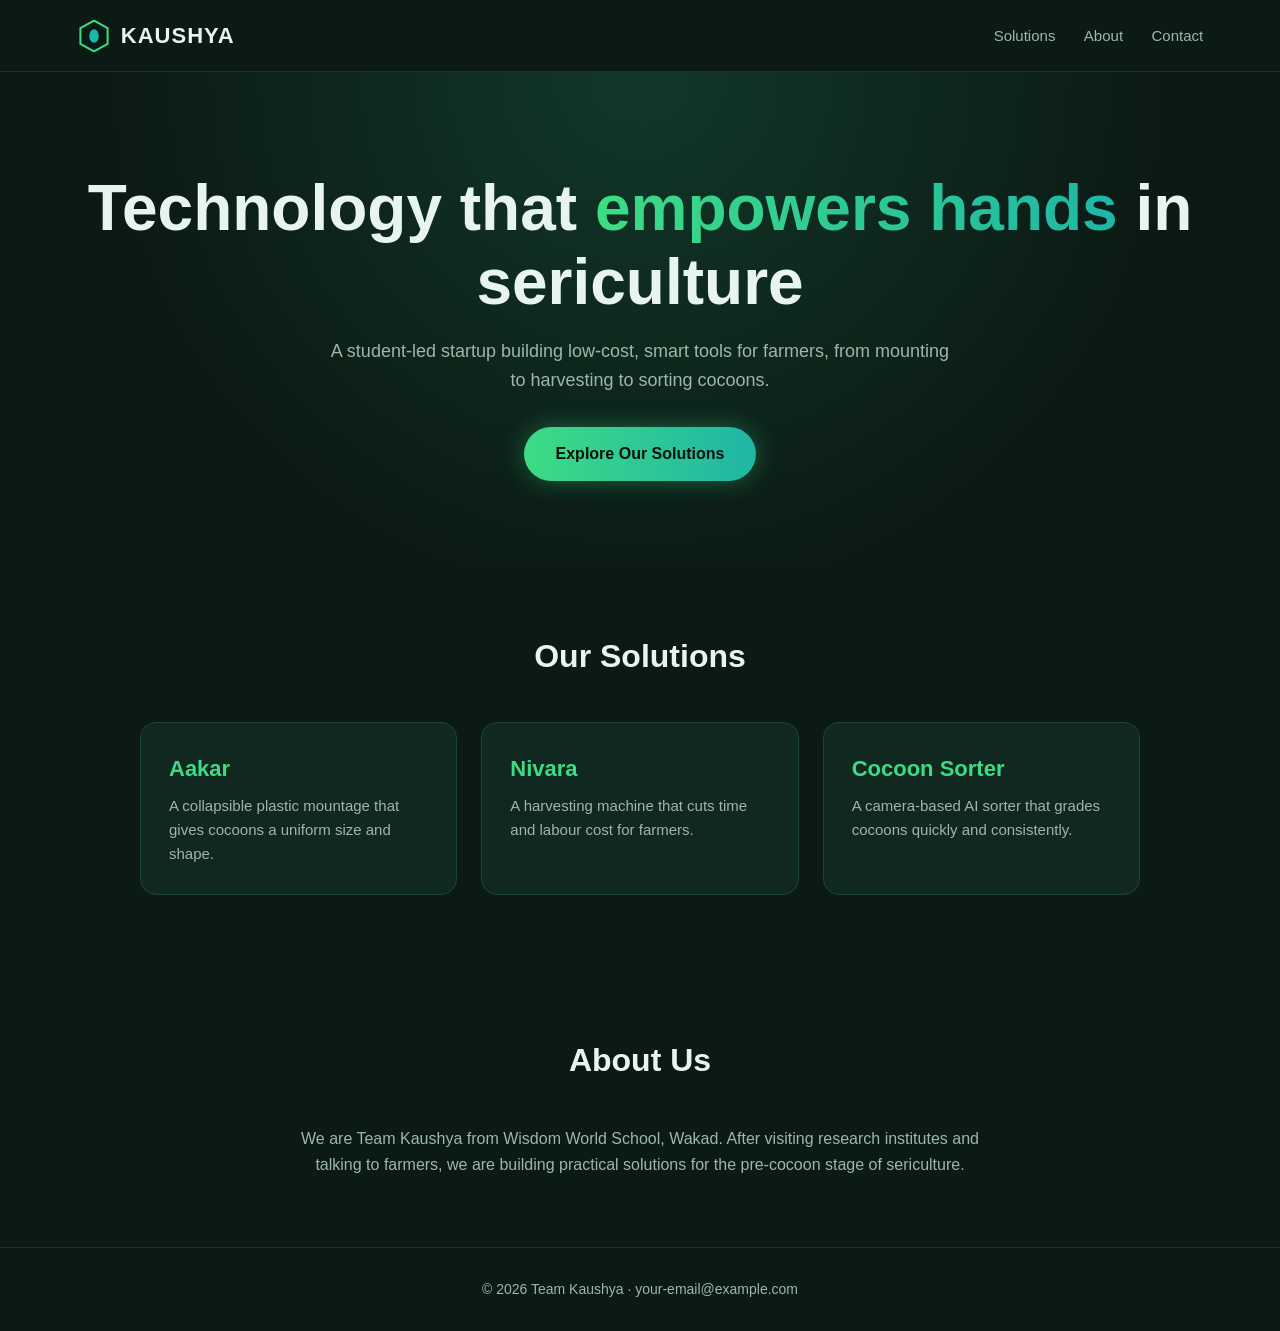
==== index.html @ a51a089a "Add initial index.html for Kaushya project Initial HTML structure for the Kaushya project, including" ====
<!DOCTYPE html>
<html lang="en">
<head>
  <meta charset="UTF-8">
  <meta name="viewport" content="width=device-width, initial-scale=1">
  <title>Kaushya</title>
  <style>
    :root{--bg:#0b1a14;--green:#3ddc84;--teal:#1fb6a6;--text:#e8f5ee;--muted:#9bb8a8}
    .kz *{box-sizing:border-box;margin:0;padding:0}
    body{margin:0;background:#0b1a14}
    .kz{font-family:'Segoe UI',Arial,sans-serif;background:var(--bg);color:var(--text);line-height:1.6}
    .kz nav{display:flex;justify-content:space-between;align-items:center;padding:18px 6%;border-bottom:1px solid #16352a}
    .kz .brand{display:flex;align-items:center;gap:10px;font-weight:700;font-size:22px;letter-spacing:1px}
    .kz nav a{color:var(--muted);text-decoration:none;margin-left:24px;font-size:15px}
    .kz nav a:hover{color:var(--green)}
    .kz .hero{text-align:center;padding:100px 6% 80px;background:radial-gradient(circle at 50% 0%,#12382a 0%,var(--bg) 65%)}
    .kz .hero h1{font-size:clamp(34px,6vw,64px);line-height:1.15;margin-bottom:18px}
    .kz .hero h1 span{background:linear-gradient(90deg,var(--green),var(--teal));-webkit-background-clip:text;color:transparent}
    .kz .hero p{max-width:620px;margin:0 auto 32px;color:var(--muted);font-size:18px}
    .kz .btn{display:inline-block;padding:14px 32px;border-radius:40px;background:linear-gradient(90deg,var(--green),var(--teal));color:#04110b;font-weight:700;text-decoration:none;box-shadow:0 0 24px rgba(61,220,132,.35);transition:transform .2s}
    .kz .btn:hover{transform:translateY(-3px)}
    .kz section{padding:70px 6%}
    .kz h2{text-align:center;font-size:32px;margin-bottom:40px}
    .kz .cards{display:grid;grid-template-columns:repeat(auto-fit,minmax(240px,1fr));gap:24px;max-width:1000px;margin:0 auto}
    .kz .card{background:#10281f;border:1px solid #1b4535;border-radius:16px;padding:28px;transition:.25s}
    .kz .card:hover{border-color:var(--green);transform:translateY(-6px);box-shadow:0 0 22px rgba(61,220,132,.2)}
    .kz .card h3{color:var(--green);margin-bottom:8px;font-size:22px}
    .kz .card p{color:var(--muted);font-size:15px}
    .kz footer{text-align:center;padding:30px;color:var(--muted);border-top:1px solid #16352a;font-size:14px}
    @keyframes kzspin{to{transform:rotate(360deg)}}
    .kz .logo{animation:kzspin 14s linear infinite}
  </style>
</head>
<body>

<div class="kz">
  <nav>
    <div class="brand">
      <svg class="logo" width="34" height="34" viewBox="0 0 100 100">
        <polygon points="50,5 90,27 90,73 50,95 10,73 10,27" fill="none" stroke="#3ddc84" stroke-width="6"/>
        <ellipse cx="50" cy="50" rx="14" ry="20" fill="#1fb6a6"/>
      </svg>
      KAUSHYA
    </div>
    <div>
      <a href="#solutions">Solutions</a>
      <a href="#about">About</a>
      <a href="#contact">Contact</a>
    </div>
  </nav>

  <div class="hero">
    <h1>Technology that <span>empowers hands</span> in sericulture</h1>
    <p>A student-led startup building low-cost, smart tools for farmers, from mounting to harvesting to sorting cocoons.</p>
    <a class="btn" href="#solutions">Explore Our Solutions</a>
  </div>

  <section id="solutions">
    <h2>Our Solutions</h2>
    <div class="cards">
      <div class="card"><h3>Aakar</h3><p>A collapsible plastic mountage that gives cocoons a uniform size and shape.</p></div>
      <div class="card"><h3>Nivara</h3><p>A harvesting machine that cuts time and labour cost for farmers.</p></div>
      <div class="card"><h3>Cocoon Sorter</h3><p>A camera-based AI sorter that grades cocoons quickly and consistently.</p></div>
    </div>
  </section>

  <section id="about">
    <h2>About Us</h2>
    <p style="max-width:700px;margin:0 auto;text-align:center;color:var(--muted)">
      We are Team Kaushya from Wisdom World School, Wakad. After visiting research institutes and talking to farmers, we are building practical solutions for the pre-cocoon stage of sericulture.
    </p>
  </section>

  <footer id="contact">© 2026 Team Kaushya · your-email@example.com</footer>
</div>

</body>
</html>
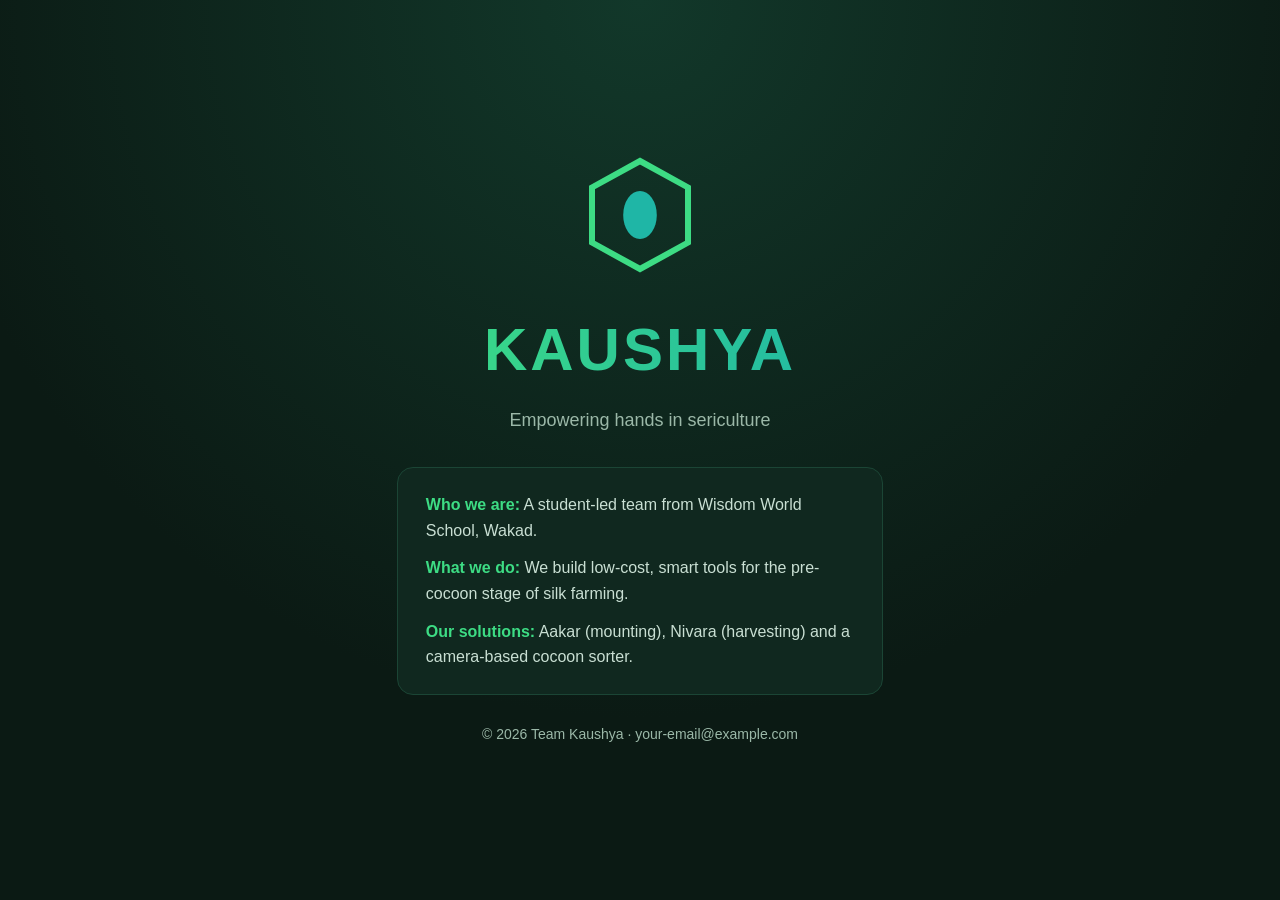
==== commit 4e8f163f: "Update index.html" ====
--- a/index.html
+++ b/index.html
@@ -5,74 +5,41 @@
   <meta name="viewport" content="width=device-width, initial-scale=1">
   <title>Kaushya</title>
   <style>
-    :root{--bg:#0b1a14;--green:#3ddc84;--teal:#1fb6a6;--text:#e8f5ee;--muted:#9bb8a8}
-    .kz *{box-sizing:border-box;margin:0;padding:0}
-    body{margin:0;background:#0b1a14}
-    .kz{font-family:'Segoe UI',Arial,sans-serif;background:var(--bg);color:var(--text);line-height:1.6}
-    .kz nav{display:flex;justify-content:space-between;align-items:center;padding:18px 6%;border-bottom:1px solid #16352a}
-    .kz .brand{display:flex;align-items:center;gap:10px;font-weight:700;font-size:22px;letter-spacing:1px}
-    .kz nav a{color:var(--muted);text-decoration:none;margin-left:24px;font-size:15px}
-    .kz nav a:hover{color:var(--green)}
-    .kz .hero{text-align:center;padding:100px 6% 80px;background:radial-gradient(circle at 50% 0%,#12382a 0%,var(--bg) 65%)}
-    .kz .hero h1{font-size:clamp(34px,6vw,64px);line-height:1.15;margin-bottom:18px}
-    .kz .hero h1 span{background:linear-gradient(90deg,var(--green),var(--teal));-webkit-background-clip:text;color:transparent}
-    .kz .hero p{max-width:620px;margin:0 auto 32px;color:var(--muted);font-size:18px}
-    .kz .btn{display:inline-block;padding:14px 32px;border-radius:40px;background:linear-gradient(90deg,var(--green),var(--teal));color:#04110b;font-weight:700;text-decoration:none;box-shadow:0 0 24px rgba(61,220,132,.35);transition:transform .2s}
-    .kz .btn:hover{transform:translateY(-3px)}
-    .kz section{padding:70px 6%}
-    .kz h2{text-align:center;font-size:32px;margin-bottom:40px}
-    .kz .cards{display:grid;grid-template-columns:repeat(auto-fit,minmax(240px,1fr));gap:24px;max-width:1000px;margin:0 auto}
-    .kz .card{background:#10281f;border:1px solid #1b4535;border-radius:16px;padding:28px;transition:.25s}
-    .kz .card:hover{border-color:var(--green);transform:translateY(-6px);box-shadow:0 0 22px rgba(61,220,132,.2)}
-    .kz .card h3{color:var(--green);margin-bottom:8px;font-size:22px}
-    .kz .card p{color:var(--muted);font-size:15px}
-    .kz footer{text-align:center;padding:30px;color:var(--muted);border-top:1px solid #16352a;font-size:14px}
-    @keyframes kzspin{to{transform:rotate(360deg)}}
-    .kz .logo{animation:kzspin 14s linear infinite}
+    *{box-sizing:border-box;margin:0;padding:0}
+    body{min-height:100vh;display:flex;align-items:center;justify-content:center;text-align:center;
+         font-family:'Segoe UI',Arial,sans-serif;color:#e8f5ee;line-height:1.6;
+         background:radial-gradient(circle at 50% 0%,#12382a 0%,#0b1a14 65%)}
+    .wrap{max-width:640px;padding:40px 6%}
+    .logo{width:120px;height:120px;margin-bottom:20px;animation:spin 20s linear infinite}
+    @keyframes spin{to{transform:rotate(360deg)}}
+    h1{font-size:clamp(36px,7vw,60px);letter-spacing:3px;margin-bottom:8px;
+       background:linear-gradient(90deg,#3ddc84,#1fb6a6);-webkit-background-clip:text;color:transparent}
+    .tag{color:#9bb8a8;font-size:18px;margin-bottom:32px}
+    .info{background:#10281f;border:1px solid #1b4535;border-radius:16px;padding:24px 28px;text-align:left}
+    .info p{color:#c9dfd3;font-size:16px;margin-bottom:12px}
+    .info p:last-child{margin-bottom:0}
+    .info b{color:#3ddc84}
+    footer{margin-top:28px;color:#9bb8a8;font-size:14px}
   </style>
 </head>
 <body>
+  <div class="wrap">
+    <!-- Placeholder logo: replace with your own -->
+    <svg class="logo" viewBox="0 0 100 100">
+      <polygon points="50,5 90,27 90,73 50,95 10,73 10,27" fill="none" stroke="#3ddc84" stroke-width="5"/>
+      <ellipse cx="50" cy="50" rx="14" ry="20" fill="#1fb6a6"/>
+    </svg>
 
-<div class="kz">
-  <nav>
-    <div class="brand">
-      <svg class="logo" width="34" height="34" viewBox="0 0 100 100">
-        <polygon points="50,5 90,27 90,73 50,95 10,73 10,27" fill="none" stroke="#3ddc84" stroke-width="6"/>
-        <ellipse cx="50" cy="50" rx="14" ry="20" fill="#1fb6a6"/>
-      </svg>
-      KAUSHYA
+    <h1>KAUSHYA</h1>
+    <div class="tag">Empowering hands in sericulture</div>
+
+    <div class="info">
+      <p><b>Who we are:</b> A student-led team from Wisdom World School, Wakad.</p>
+      <p><b>What we do:</b> We build low-cost, smart tools for the pre-cocoon stage of silk farming.</p>
+      <p><b>Our solutions:</b> Aakar (mounting), Nivara (harvesting) and a camera-based cocoon sorter.</p>
     </div>
-    <div>
-      <a href="#solutions">Solutions</a>
-      <a href="#about">About</a>
-      <a href="#contact">Contact</a>
-    </div>
-  </nav>
 
-  <div class="hero">
-    <h1>Technology that <span>empowers hands</span> in sericulture</h1>
-    <p>A student-led startup building low-cost, smart tools for farmers, from mounting to harvesting to sorting cocoons.</p>
-    <a class="btn" href="#solutions">Explore Our Solutions</a>
+    <footer>© 2026 Team Kaushya · your-email@example.com</footer>
   </div>
-
-  <section id="solutions">
-    <h2>Our Solutions</h2>
-    <div class="cards">
-      <div class="card"><h3>Aakar</h3><p>A collapsible plastic mountage that gives cocoons a uniform size and shape.</p></div>
-      <div class="card"><h3>Nivara</h3><p>A harvesting machine that cuts time and labour cost for farmers.</p></div>
-      <div class="card"><h3>Cocoon Sorter</h3><p>A camera-based AI sorter that grades cocoons quickly and consistently.</p></div>
-    </div>
-  </section>
-
-  <section id="about">
-    <h2>About Us</h2>
-    <p style="max-width:700px;margin:0 auto;text-align:center;color:var(--muted)">
-      We are Team Kaushya from Wisdom World School, Wakad. After visiting research institutes and talking to farmers, we are building practical solutions for the pre-cocoon stage of sericulture.
-    </p>
-  </section>
-
-  <footer id="contact">© 2026 Team Kaushya · your-email@example.com</footer>
-</div>
-
 </body>
 </html>
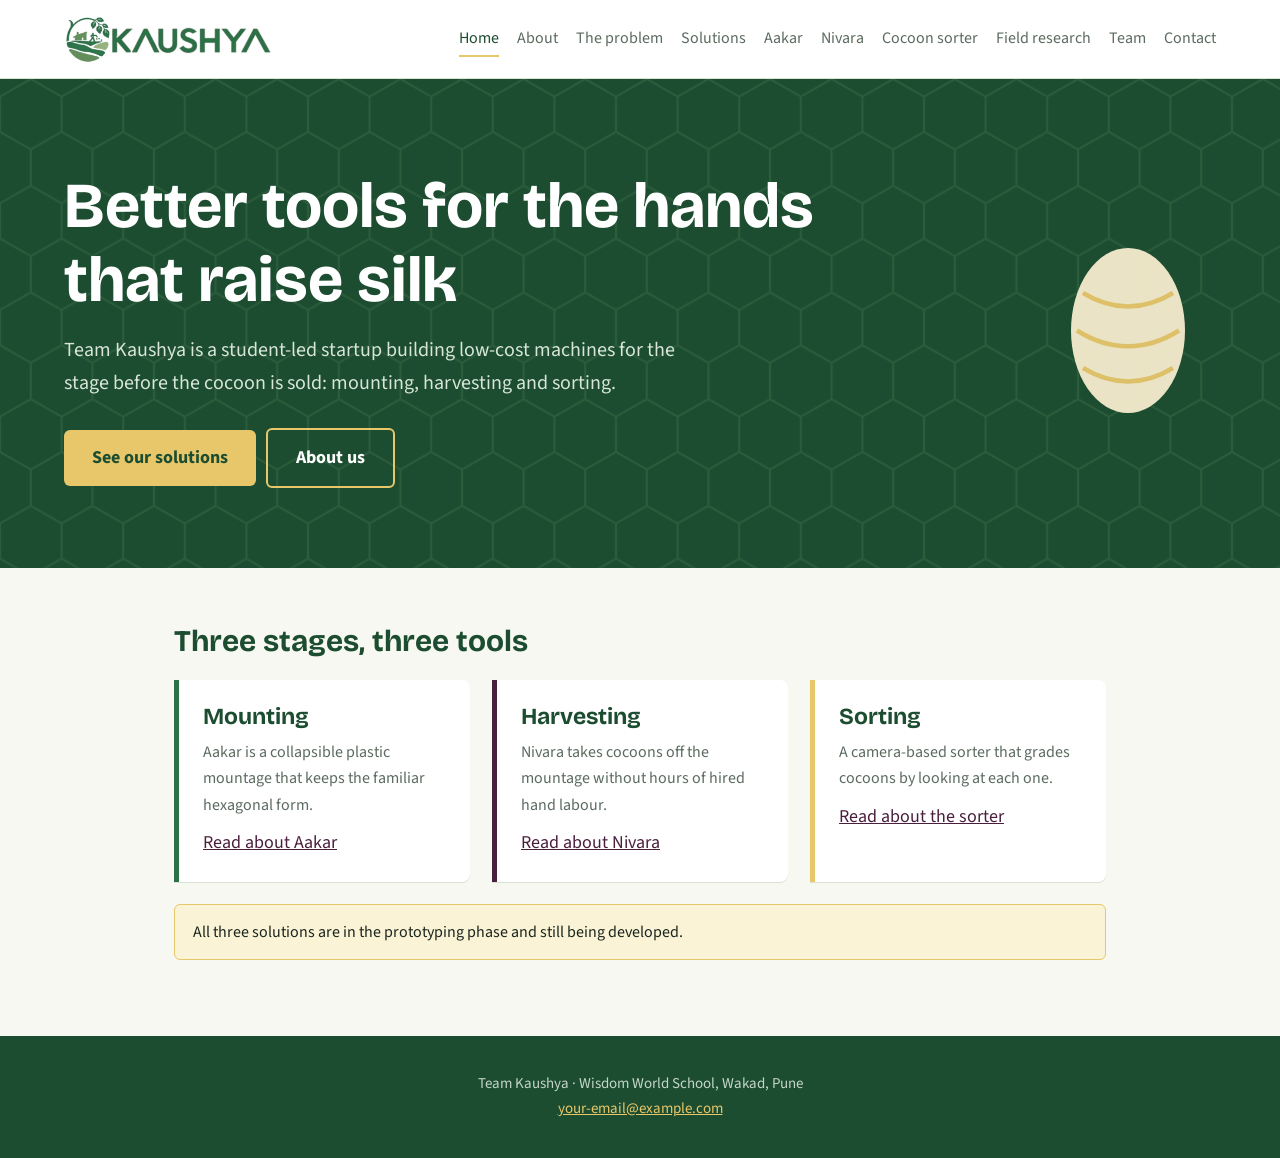
==== commit 910f23a8: "Add files via upload" ====
--- a/index.html
+++ b/index.html
@@ -1,45 +1,10 @@
-<!DOCTYPE html>
-<html lang="en">
-<head>
-  <meta charset="UTF-8">
-  <meta name="viewport" content="width=device-width, initial-scale=1">
-  <title>Kaushya</title>
-  <style>
-    *{box-sizing:border-box;margin:0;padding:0}
-    body{min-height:100vh;display:flex;align-items:center;justify-content:center;text-align:center;
-         font-family:'Segoe UI',Arial,sans-serif;color:#e8f5ee;line-height:1.6;
-         background:radial-gradient(circle at 50% 0%,#12382a 0%,#0b1a14 65%)}
-    .wrap{max-width:640px;padding:40px 6%}
-    .logo{width:120px;height:120px;margin-bottom:20px;animation:spin 20s linear infinite}
-    @keyframes spin{to{transform:rotate(360deg)}}
-    h1{font-size:clamp(36px,7vw,60px);letter-spacing:3px;margin-bottom:8px;
-       background:linear-gradient(90deg,#3ddc84,#1fb6a6);-webkit-background-clip:text;color:transparent}
-    .tag{color:#9bb8a8;font-size:18px;margin-bottom:32px}
-    .info{background:#10281f;border:1px solid #1b4535;border-radius:16px;padding:24px 28px;text-align:left}
-    .info p{color:#c9dfd3;font-size:16px;margin-bottom:12px}
-    .info p:last-child{margin-bottom:0}
-    .info b{color:#3ddc84}
-    footer{margin-top:28px;color:#9bb8a8;font-size:14px}
-  </style>
-</head>
-<body>
-  <div class="wrap">
-    <!-- Placeholder logo: replace with your own -->
-    <svg class="logo" viewBox="0 0 100 100">
-      <polygon points="50,5 90,27 90,73 50,95 10,73 10,27" fill="none" stroke="#3ddc84" stroke-width="5"/>
-      <ellipse cx="50" cy="50" rx="14" ry="20" fill="#1fb6a6"/>
-    </svg>
-
-    <h1>KAUSHYA</h1>
-    <div class="tag">Empowering hands in sericulture</div>
-
-    <div class="info">
-      <p><b>Who we are:</b> A student-led team from Wisdom World School, Wakad.</p>
-      <p><b>What we do:</b> We build low-cost, smart tools for the pre-cocoon stage of silk farming.</p>
-      <p><b>Our solutions:</b> Aakar (mounting), Nivara (harvesting) and a camera-based cocoon sorter.</p>
-    </div>
-
-    <footer>© 2026 Team Kaushya · your-email@example.com</footer>
-  </div>
-</body>
-</html>
+<!DOCTYPE html><html lang="en"><head><meta charset="UTF-8"><meta name="viewport" content="width=device-width, initial-scale=1"><title>Home | Team Kaushya</title>
+<link rel="stylesheet" href="https://fonts.googleapis.com/css2?family=Bricolage+Grotesque:wght@600;700&family=Source+Sans+3:wght@400;600&display=swap"><link rel="stylesheet" href="style.css"></head><body>
+<header><a class="brand" href="index.html"><img src="logo.png" alt="Kaushya">&#8203;</a><nav><a href="index.html" class=on>Home</a><a href="about.html">About</a><a href="problem.html">The problem</a><a href="solutions.html">Solutions</a><a href="aakar.html">Aakar</a><a href="nivara.html">Nivara</a><a href="sorter.html">Cocoon sorter</a><a href="research.html">Field research</a><a href="team.html">Team</a><a href="contact.html">Contact</a></nav></header>
+<section class="hero"><svg class="hex" aria-hidden="true"><defs><pattern id="h" width="56" height="97" patternUnits="userSpaceOnUse" patternTransform="scale(1.1)"><path d="M28 0l28 16v32L28 64 0 48V16zM28 64v33M0 48L-28 64M56 48l28 16" fill="none" stroke="#3a6b47" stroke-width="2"/></pattern></defs><rect width="100%" height="100%" fill="url(#h)"/></svg><svg class="cocoon" viewBox="0 0 100 130" aria-hidden="true"><ellipse cx="50" cy="65" rx="38" ry="55" fill="#f5eccd"/><path d="M20 40c20 12 40 12 60 0M16 65c22 14 46 14 68 0M20 90c20 12 40 12 60 0" fill="none" stroke="#e8c76a" stroke-width="3"/></svg><div class="in"><h1>Better tools for the hands that raise silk</h1><p>Team Kaushya is a student-led startup building low-cost machines for the stage before the cocoon is sold: mounting, harvesting and sorting.</p><a class="btn" href="solutions.html">See our solutions</a><a class="btn alt" href="about.html">About us</a></div></section>
+<main><h2>Three stages, three tools</h2><div class="grid">
+<div class="tile"><h3>Mounting</h3><p>Aakar is a collapsible plastic mountage that keeps the familiar hexagonal form.</p><a href="aakar.html">Read about Aakar</a></div>
+<div class="tile b"><h3>Harvesting</h3><p>Nivara takes cocoons off the mountage without hours of hired hand labour.</p><a href="nivara.html">Read about Nivara</a></div>
+<div class="tile g"><h3>Sorting</h3><p>A camera-based sorter that grades cocoons by looking at each one.</p><a href="sorter.html">Read about the sorter</a></div></div>
+<div class="note">All three solutions are in the prototyping phase and still being developed.</div></main>
+<footer><p>Team Kaushya · Wisdom World School, Wakad, Pune</p><p><a href="contact.html">your-email@example.com</a></p></footer></body></html>
--- a/style.css
+++ b/style.css
@@ -0,0 +1,47 @@
+:root{--paper:#f6f8f1;--leaf:#2c7146;--leaf-d:#1d4d30;--berry:#4a1f3d;--gold:#e8c76a;--ink:#1a251d;--mute:#5b6b5f;--line:#d9e1d3}
+*{box-sizing:border-box;margin:0;padding:0}
+html{scroll-behavior:smooth}
+body{font-family:'Source Sans 3','Segoe UI',Arial,sans-serif;background:var(--paper);color:var(--ink);line-height:1.65;font-size:18px}
+h1,h2,h3{font-family:'Bricolage Grotesque','Segoe UI',Arial,sans-serif;line-height:1.15;color:var(--leaf-d)}
+a{color:var(--berry)}
+a:focus-visible,button:focus-visible{outline:3px solid var(--gold);outline-offset:3px}
+header{display:flex;flex-wrap:wrap;justify-content:space-between;align-items:center;gap:12px;padding:14px 5%;background:#fff;border-bottom:1px solid var(--line);position:sticky;top:0;z-index:5}
+.brand{display:flex;align-items:center;gap:12px;text-decoration:none;color:var(--leaf-d);font-family:'Bricolage Grotesque',sans-serif;font-weight:700;font-size:24px}
+.brand img{height:50px;width:auto;display:block}
+nav{display:flex;flex-wrap:wrap;gap:4px 18px}
+nav a{text-decoration:none;color:var(--mute);font-size:16px;padding:4px 0;border-bottom:2px solid transparent}
+nav a:hover,nav a.on{color:var(--leaf-d);border-color:var(--gold)}
+.hero{padding:90px 5% 80px;background:var(--leaf-d);color:#fff;position:relative;overflow:hidden}
+.hero svg.hex{position:absolute;inset:0;width:100%;height:100%;opacity:.5}
+.hero .in{position:relative;max-width:820px}
+.hero h1{color:#fff;font-size:clamp(36px,6vw,64px);margin-bottom:18px}
+.hero p{font-size:20px;color:#d7e6d9;max-width:640px;margin-bottom:28px}
+.page-head{padding:56px 5% 40px;background:#fff;border-bottom:1px solid var(--line)}
+.page-head h1{font-size:clamp(32px,5vw,50px);margin-bottom:10px}
+.page-head p{color:var(--mute);max-width:640px}
+.btn{display:inline-block;padding:13px 28px;border-radius:6px;background:var(--gold);color:var(--leaf-d);font-weight:700;text-decoration:none}
+.btn:hover{background:#f1d88a}
+.btn.alt{background:transparent;border:2px solid var(--gold);color:#fff;margin-left:10px}
+main{padding:56px 5%;max-width:1060px;margin:0 auto}
+main h2{font-size:30px;margin:38px 0 14px}
+main h2:first-child{margin-top:0}
+main p{margin-bottom:14px;max-width:70ch}
+main ul{margin:0 0 16px 22px;max-width:70ch}
+main li{margin-bottom:8px}
+.grid{display:grid;grid-template-columns:repeat(auto-fit,minmax(250px,1fr));gap:22px;margin:22px 0}
+.tile{padding:24px;background:#fff;border-left:5px solid var(--leaf);border-radius:0 8px 8px 0;box-shadow:0 1px 0 var(--line)}
+.tile h3{font-size:23px;margin-bottom:8px}
+.tile p{color:var(--mute);font-size:16px;margin-bottom:10px}
+.tile.b{border-color:var(--berry)}.tile.g{border-color:var(--gold)}
+.stat{font-family:'Bricolage Grotesque',sans-serif;font-size:44px;color:var(--berry);font-weight:700}
+.note{background:#fbf3d6;border:1px solid var(--gold);padding:14px 18px;border-radius:6px;margin:20px 0;font-size:16px}
+.ph{background:#fff;border:2px dashed var(--line);padding:40px 20px;text-align:center;color:var(--mute);margin:20px 0;border-radius:8px;font-size:16px}
+.steps{display:grid;grid-template-columns:repeat(auto-fit,minmax(200px,1fr));gap:16px;margin:20px 0}
+.steps div{padding:18px;background:#fff;border-top:4px solid var(--leaf);font-size:16px}
+.steps b{display:block;font-family:'Bricolage Grotesque',sans-serif;font-size:20px;color:var(--leaf-d);margin-bottom:4px}
+footer{background:var(--leaf-d);color:#c4d6c8;padding:36px 5%;font-size:15px;text-align:center}
+footer a{color:var(--gold)}
+@media (prefers-reduced-motion:no-preference){.hero .cocoon{animation:sway 6s ease-in-out infinite}}
+@keyframes sway{50%{transform:translateY(-8px)}}
+.hero .cocoon{position:absolute;right:6%;top:50%;margin-top:-90px;width:150px;opacity:.95}
+@media (max-width:760px){.hero .cocoon{display:none}.btn.alt{margin:12px 0 0}}
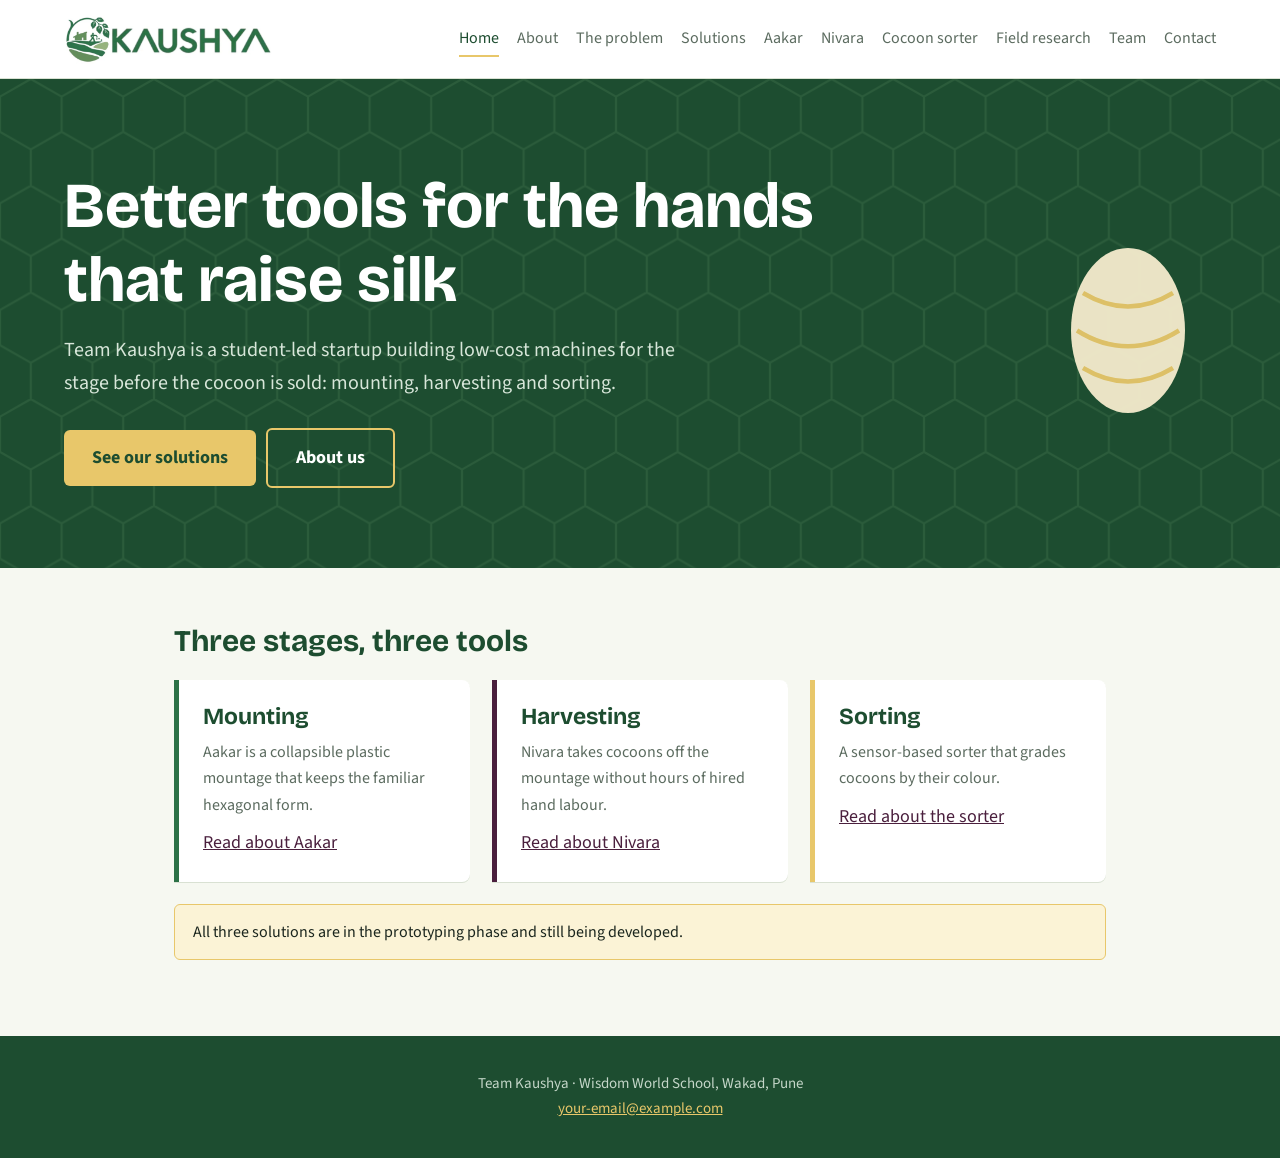
==== commit 12a46aef: "Add files via upload" ====
--- a/index.html
+++ b/index.html
@@ -5,6 +5,6 @@
 <main><h2>Three stages, three tools</h2><div class="grid">
 <div class="tile"><h3>Mounting</h3><p>Aakar is a collapsible plastic mountage that keeps the familiar hexagonal form.</p><a href="aakar.html">Read about Aakar</a></div>
 <div class="tile b"><h3>Harvesting</h3><p>Nivara takes cocoons off the mountage without hours of hired hand labour.</p><a href="nivara.html">Read about Nivara</a></div>
-<div class="tile g"><h3>Sorting</h3><p>A camera-based sorter that grades cocoons by looking at each one.</p><a href="sorter.html">Read about the sorter</a></div></div>
+<div class="tile g"><h3>Sorting</h3><p>A sensor-based sorter that grades cocoons by their colour.</p><a href="sorter.html">Read about the sorter</a></div></div>
 <div class="note">All three solutions are in the prototyping phase and still being developed.</div></main>
 <footer><p>Team Kaushya · Wisdom World School, Wakad, Pune</p><p><a href="contact.html">your-email@example.com</a></p></footer></body></html>
